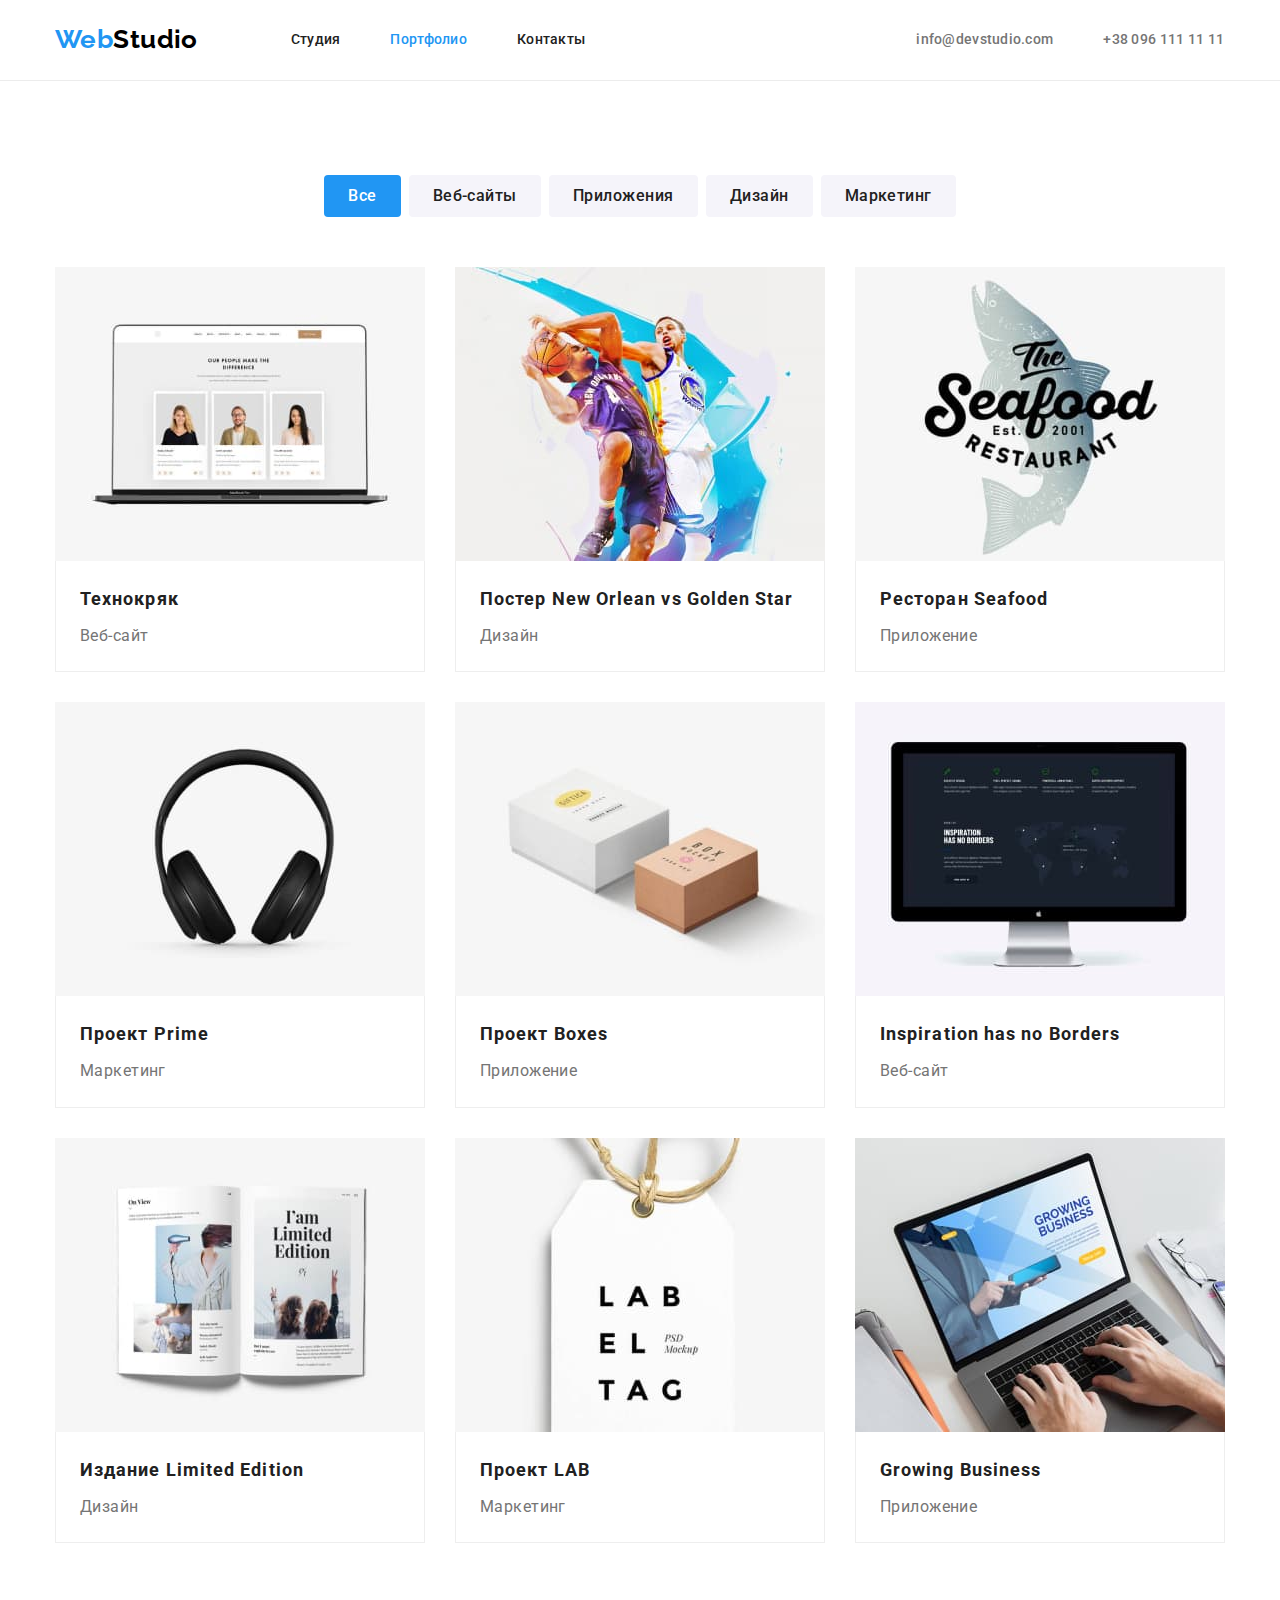
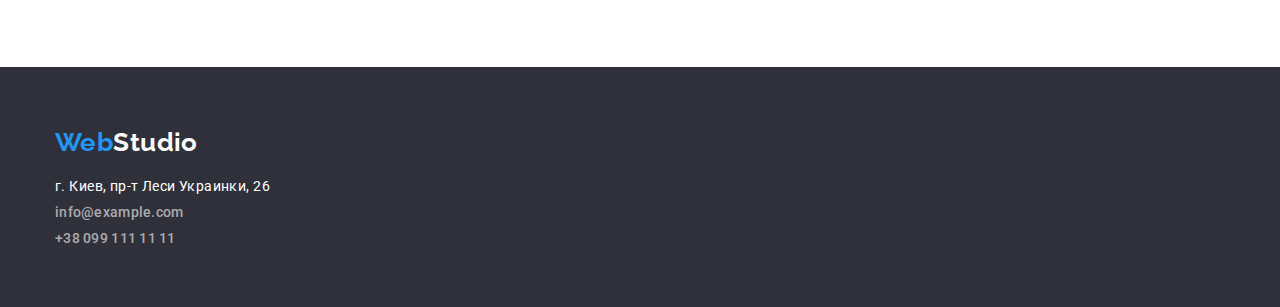
==== portfolio.html @ 4108e47e "Клонировал файлы" ====
<!DOCTYPE html>
<html lang="ru">
  <head>
    <meta charset="UTF-8" />
    <meta http-equiv="X-UA-Compatible" content="IE=edge" />
    <meta name="viewport" content="width=device-width, initial-scale=1.0" />
    <title>Портфолио</title>
    <link rel="preconnect" href="https://fonts.googleapis.com" />
    <link rel="preconnect" href="https://fonts.gstatic.com" crossorigin />
    <link
      href="https://fonts.googleapis.com/css2?family=Raleway:wght@700&family=Roboto:wght@400;500;700;900&display=swap"
      rel="stylesheet"
    />
    <link
      rel="stylesheet"
      href="https://cdnjs.cloudflare.com/ajax/libs/modern-normalize/1.1.0/modern-normalize.min.css"
    />
    <link rel="stylesheet" href="./css/styles.css" />
  </head>
  <body>
    <!--Header-->
    <header>
      <div class="container head-flex">
        <nav class="head-flex">
          <a class="logo" href="/goit-markup-hw-02/index.html"
            ><span class="logo-span">Web</span>Studio</a
          >

          <ul class="header-menu list-style head-flex">
            <li class="flex-menu">
              <a href="./index.html" class="link">Студия</a>
            </li>
            <li class="flex-menu">
              <a href="./portfolio.html" class="link link-current">Портфолио</a>
            </li>
            <li class="flex-menu">
              <a href="/contact" class="link">Контакты</a>
            </li>
          </ul>
        </nav>

        <ul class="header-contact list-style head-flex">
          <li class="flex-cont">
            <a href="mailto:info@devstudio.com" class="link"
              >info@devstudio.com</a
            >
          </li>
          <li class="flex-cont">
            <a href="tel:+380991111111" class="link">+38 096 111 11 11</a>
          </li>
        </ul>
      </div>
    </header>
    <!-- Фильтр проектов-->
    <main>
      <div class="container fil">
        <ul class="list-style button-flex">
          <li class="filter-flex">
            <button type="button" class="button current">Все</button>
          </li>
          <li class="filter-flex">
            <button type="button" class="button">Веб-сайты</button>
          </li>
          <li class="filter-flex">
            <button type="button" class="button">Приложения</button>
          </li>
          <li class="filter-flex">
            <button type="button" class="button">Дизайн</button>
          </li>
          <li class="filter-flex">
            <button type="button" class="button">Маркетинг</button>
          </li>
        </ul>
      </div>
      <!-- Список проектов -->
      <section class="container port">
        <h1 hidden>Все проекты</h1>
        <ul class="list-style card-flex">
          <li class="filter">
            <div class="card-box">
              <a href="">
                <img
                  class="port-img"
                  src="./images/Portfolio/1.jpg"
                  alt="Страница веб сайта"
                  width="370"
                />
                <div class="card-border">
                  <h2 class="project-title">Технокряк</h2>
                  <p class="description">Веб-сайт</p>
                </div>
              </a>
            </div>
          </li>

          <li class="filter">
            <div class="card-box">
              <a href="">
                <img
                  class="port-img"
                  src="./images/Portfolio/2.jpg"
                  alt="игроки в баскетбол"
                  width="370"
                />
                <div class="card-border">
                  <h2 class="project-title">
                    Постер New Orlean vs Golden Star
                  </h2>
                  <p class="description">Дизайн</p>
                </div>
              </a>
            </div>
          </li>

          <li class="filter">
            <div class="card-box">
              <a href="">
                <img
                  class="port-img"
                  src="./images/Portfolio/3.jpg"
                  alt="Логотип ресторана"
                  width="370"
                />
                <div class="card-border">
                  <h2 class="project-title">Ресторан Seafood</h2>
                  <p class="description">Приложение</p>
                </div>
              </a>
            </div>
          </li>

          <li class="filter">
            <div class="card-box">
              <a href="">
                <img
                  class="port-img"
                  src="./images/Portfolio/4.jpg"
                  alt="Наушники"
                  width="370"
                />
                <div class="card-border">
                  <h2 class="project-title">Проект Prime</h2>
                  <p class="description">Маркетинг</p>
                </div>
              </a>
            </div>
          </li>

          <li class="filter">
            <div class="card-box">
              <a href="">
                <img
                  class="port-img"
                  src="./images/Portfolio/5.jpg"
                  alt="Две коробки"
                  width="370"
                />
                <div class="card-border">
                  <h2 class="project-title">Проект Boxes</h2>
                  <p class="description">Приложение</p>
                </div>
              </a>
            </div>
          </li>

          <li class="filter">
            <div class="card-box">
              <a href="">
                <img
                  class="port-img"
                  src="./images/Portfolio/6.jpg"
                  alt="Страница сайта"
                  width="370"
                />
                <div class="card-border">
                  <h2 class="project-title">Inspiration has no Borders</h2>
                  <p class="description">Веб-сайт</p>
                </div>
              </a>
            </div>
          </li>

          <li class="filter">
            <div class="card-box">
              <a href="">
                <img
                  class="port-img"
                  src="./images/Portfolio/7.jpg"
                  alt="Страница журнала"
                  width="370"
                />
                <div class="card-border">
                  <h2 class="project-title">Издание Limited Edition</h2>
                  <p class="description">Дизайн</p>
                </div>
              </a>
            </div>
          </li>

          <li class="filter">
            <div class="card-box">
              <a href="">
                <img
                  class="port-img"
                  src="./images/Portfolio/8.jpg"
                  alt="Ярлык с надписью лаб"
                  width="370"
                />
                <div class="card-border">
                  <h2 class="project-title">Проект LAB</h2>
                  <p class="description">Маркетинг</p>
                </div>
              </a>
            </div>
          </li>

          <li class="filter">
            <div class="card-box">
              <a href="">
                <img
                  class="port-img"
                  src="./images/Portfolio/9.jpg"
                  alt="Человек работает за ноутбуком"
                  width="370"
                />
                <div class="card-border">
                  <h2 class="project-title">Growing Business</h2>
                  <p class="description">Приложение</p>
                </div>
              </a>
            </div>
          </li>
        </ul>
      </section>
    </main>
    <!-- footer -->
    <footer class="footer-style">
      <div class="container">
        <div class="footer-logo">
          <a class="logo" href="/goit-markup-hw-01/index.html"
            ><span class="logo-span">Web</span
            ><span class="footer-logo-color">Studio</span></a
          >
        </div>
        <address class="address">
          <p class="address-text">г. Киев, пр-т Леси Украинки, 26</p>
          <ul class="footer-contact list-style">
            <li class="footer-li">
              <a href="mailto:info@example.com">info@example.com</a> <br />
            </li>
            <li><a href="tel:+380991111111">+38 099 111 11 11</a></li>
          </ul>
        </address>
      </div>
    </footer>
  </body>
</html>
---- css/styles.css ----
html {
  box-sizing: border-box;
}
*,
::before,
::after {
  box-sizing: inherit;
}

:root {
  --primary-background-color: #fff;
  --secondary-background-color: #2f303a;
  --button-bg-color: #f5f4fa;
  --hover-text-color: #2196f3;
  --text-color: #757575;
  --title-color: #212121;
  --hero-bg-hover: #188ce8;
  --contact-footer-text: rgba(255, 255, 255, 0.6);
  --logo-stan-color: #000000;
  --border-color: #eeeeee;
  --border-head-color: #ececec;
}

body {
  font-family: "Roboto", sans-serif;
  background-color: var(--primary-background-color);
  font-style: normal;
  font-size: 14px;
  line-height: 1.2;
  letter-spacing: 0.03em;
  color: var(--text-color);
}
img {
  display: block;
}
header {
  border-bottom: 1px solid var(--border-head-color);
}
/* Стилизация Шапки */
.container {
  margin-left: auto;
  margin-right: auto;
  padding-left: 15px;
  padding-right: 15px;
  width: 1200px;
}

.head-flex {
  display: flex;
  align-items: center;
}

/* Стилизация Лого */
.logo {
  text-decoration: none;
  font-family: "Raleway", sans-serif;
  font-weight: 700;
  font-size: 26px;
  color: var(--logo-stan-color);
}
.logo-span {
  color: var(--hover-text-color);
}
.footer-logo-color {
  color: var(--primary-background-color);
}
/* Стилизация списка через класс */
.list-style {
  padding: 0;
  margin: 0;
  list-style: none;
}
/* Стилизация меню */
.header-menu .flex-menu:not(:last-child) {
  margin-right: 50px;
}
.header-menu {
  margin-left: 93px;
  margin-right: 331px;
}

.header-menu .link {
  display: block;
  color: var(--title-color);
  text-decoration: none;
  font-weight: 500;
  line-height: 1.14;
  letter-spacing: 0.02em;
  padding-top: 32px;
  padding-bottom: 32px;
}
.header-menu .link:hover,
.header-menu .link:focus {
  color: var(--hover-text-color);
}
.header-menu .link.link-current {
  color: var(--hover-text-color);
}
/* Стилизация контактов */
.header-contact .flex-cont:not(:last-child) {
  margin-right: 50px;
}
.header-contact .link {
  display: block;
  font-weight: 500;
  line-height: 1.14;
  letter-spacing: 0.02em;
  color: var(--text-color);
  text-decoration: none;
  padding: 32px 0;
}
.footer-contact a {
  font-weight: 500;
  font-size: 14px;
  line-height: 1.14;
  letter-spacing: 0.02em;
  color: var(--contact-footer-text);
  text-decoration: none;
}
.footer-li {
  margin-bottom: 9px;
}
.header-contact a:hover,
.header-contact a:focus {
  color: var(--hover-text-color);
}
.footer-contact a:hover,
.footer-contact a:focus {
  color: var(--hover-text-color);
}
/* Стилизация hero-title */
.hero-title {
  margin-top: 0;
  margin-bottom: 30px;

  font-weight: 900;
  font-size: 44px;
  line-height: 1.3;
  text-transform: uppercase;
  letter-spacing: 0.06em;
  color: var(--primary-background-color);
}
.hero-box {
  padding-top: 200px;
  padding-bottom: 200px;
  text-align: center;
  background-color: var(--secondary-background-color);
}

/* Кнопки Button */
.hero-button {
  font-family: inherit;
  font-weight: 700;
  font-size: 16px;
  line-height: 1.9;
  color: var(--primary-background-color);
  background-color: var(--hover-text-color);

  border-color: transparent;
  border-radius: 4px;
  cursor: pointer;
  min-width: 200px;
  padding: 10px 32px;

  /* margin-bottom: 200px; */
}
.hero-button:hover,
.hero-button:focus {
  background-color: var(--hero-bg-hover);
}
.button {
  font-family: inherit;
  font-weight: 500;
  font-size: 16px;
  line-height: 1.62;
  letter-spacing: 0.03em;
  color: var(--title-color);
  background: var(--button-bg-color);

  border-radius: 4px;
  border-color: transparent;
  cursor: pointer;
  padding: 6px 22px;
  min-width: 73px;
}
.button:hover,
.button:focus {
  color: var(--primary-background-color);
  background-color: var(--hover-text-color);
}
/* current button */
.current {
  color: var(--primary-background-color);
  background-color: var(--hover-text-color);
}

/* Стилизация Advantages */
.container.advantages {
  padding-top: 94px;
  padding-bottom: 0;
}
.Advantages-flex {
  display: flex;
}
.Advantages-flex .Advantages-list:not(:last-child) {
  margin-right: 30px;
}

.advantages-title {
  margin: 0;
}
.advantages-subtitle {
  margin-top: 0;
  margin-bottom: 10px;
  font-weight: 700;
  font-size: 14px;
  line-height: 1.14;
  text-transform: uppercase;
  color: var(--title-color);
}
.advantages-text {
  margin: 0;
  line-height: 1.7;
}
/* Секция About */
.container.about {
  padding-top: 94px;
  padding-bottom: 94px;
}
.about-list {
  display: flex;
}
.about-list .li:not(:last-child) {
  margin-right: 30px;
}
/* Стилизация Team */
.team {
  background-color: var(--button-bg-color);
  padding-top: 94px;
  padding-bottom: 94px;
}
.team-list {
  display: flex;
  justify-content: space-between;
}
.team-box {
  width: 270px;
  background-color: var(--primary-background-color);
  border-radius: 0px 0px 4px 4px;
}

.team-img {
  margin-bottom: 30px;
}
.team-name {
  padding-top: 30px;
  margin-top: 0;
  margin-bottom: 10px;
  font-weight: 500;
  font-size: 16px;
  letter-spacing: 0.03em;
  color: var(--title-color);
  text-align: center;
}

.team-position {
  margin: 0;
  font-size: 16px;
  letter-spacing: 0.03em;
  color: var(--text-color);
  text-align: center;
  padding-bottom: 30px;
}
.about-title,
.team-title {
  font-weight: 700;
  font-size: 36px;
  text-align: center;
  color: var(--title-color);
  margin-top: 0;
  margin-bottom: 50px;
}
.footer-style {
  padding-top: 60px;
  padding-bottom: 60px;
  background-color: var(--secondary-background-color);
}
.footer-logo {
  margin-bottom: 20px;
}
.address {
  font-style: normal;
  color: var(--primary-background-color);
}
.address-text {
  margin-top: 0;
  margin-bottom: 9px;
}

/* Стилизация страницы Портфолио */
.project-title {
  padding-top: 20px;
  padding-left: 24px;
  margin-top: 0;
  margin-bottom: 4px;

  font-weight: 700;
  font-size: 18px;
  line-height: 2;
  letter-spacing: 0.06em;
  color: var(--title-color);
}
.description {
  padding-left: 24px;
  padding-bottom: 20px;
  margin: 0;

  font-size: 16px;
  line-height: 1.9;
  color: var(--text-color);
}
.card-box {
  width: 370px;
  box-sizing: border-box;
}
.card-border {
  border: 1px solid var(--border-color);
  border-top: transparent;
}
/* .card-box:nth-child(3n + 2) {
  margin-right: 30px;
  margin-left: 30px;
} */
.card-box:nth-child(-n + 6) {
  margin-bottom: 30px;
}
.filter a {
  text-decoration: none;
}
.button-flex {
  justify-content: center;
  display: flex;
  flex-wrap: wrap;
}
.card-flex {
  justify-content: space-between;
  display: flex;
  flex-wrap: wrap;
}
.list-style .filter-flex:not(:last-child) {
  margin-right: 8px;
}
.container.fil {
  padding-top: 94px;
  padding-bottom: 50px;
}
.port-img {
  margin-top: 0;
}
.container.port {
  padding-top: 0;
  padding-bottom: 94px;
}
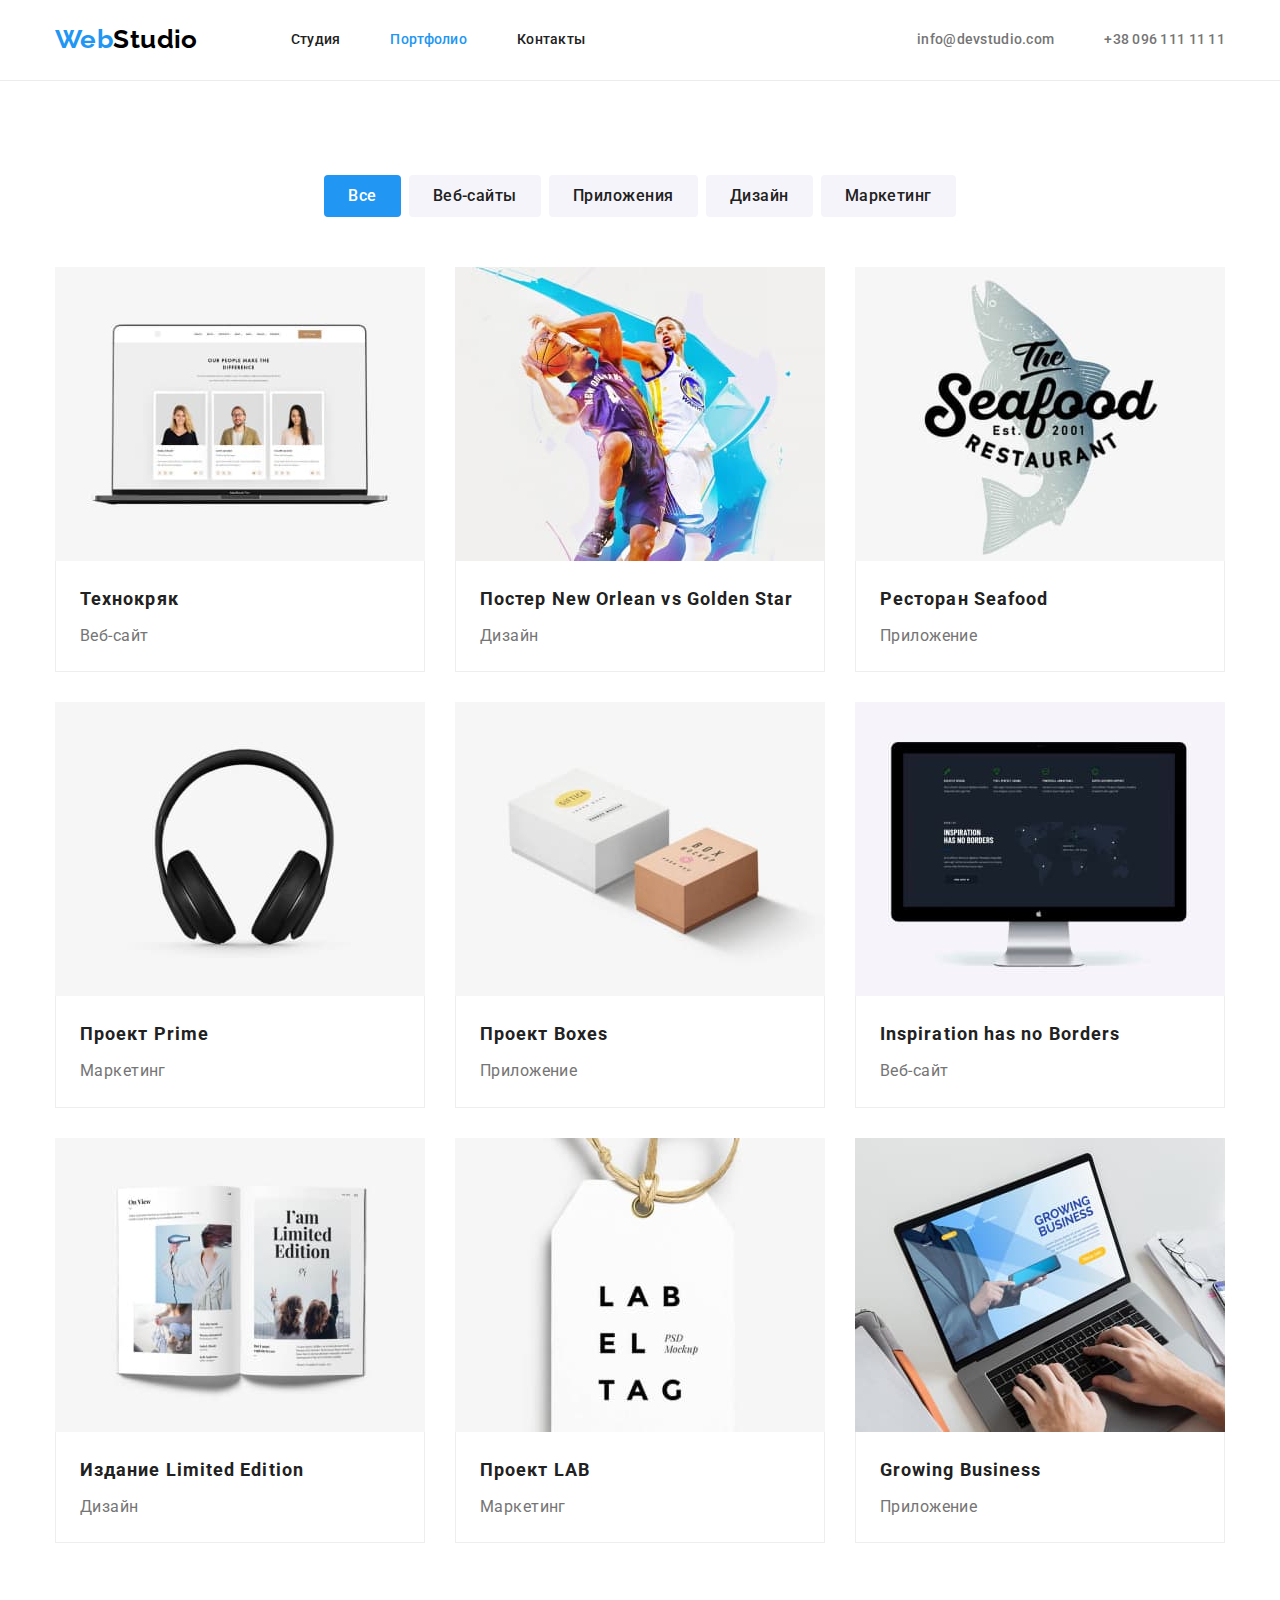
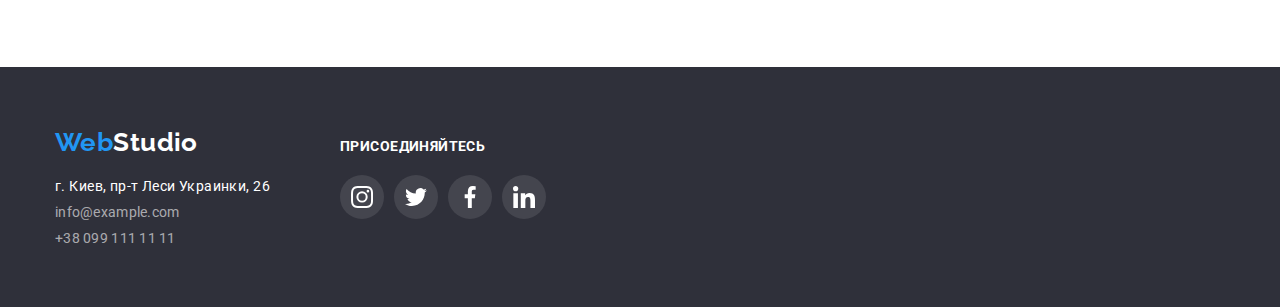
==== commit e18e2f29: "Переделал все иконки" ====
--- a/portfolio.html
+++ b/portfolio.html
@@ -234,23 +234,84 @@
       </section>
     </main>
     <!-- footer -->
-    <footer class="footer-style">
+    <footer class="footer-section">
       <div class="container">
-        <div class="footer-logo">
-          <a class="logo" href="/goit-markup-hw-01/index.html"
-            ><span class="logo-span">Web</span
-            ><span class="footer-logo-color">Studio</span></a
-          >
+        <div class="footer-box">
+          <div class="footer-style">
+            <div class="footer-logo">
+              <a class="logo" href="/goit-markup-hw-01/index.html"
+                ><span class="logo-span">Web</span
+                ><span class="footer-logo-color">Studio</span></a
+              >
+            </div>
+            <address class="address">
+              <p class="address-text">г. Киев, пр-т Леси Украинки, 26</p>
+              <ul class="footer-contact list-style">
+                <li class="footer-li">
+                  <a href="mailto:info@example.com">info@example.com</a> <br />
+                </li>
+                <li><a href="tel:+380991111111">+38 099 111 11 11</a></li>
+              </ul>
+            </address>
+          </div>
+          <div class="connect-box">
+            <h3 class="connect-title">присоединяйтесь</h3>
+            <ul class="connect-list list-style">
+              <li>
+                <a class="button-social">
+                  <svg class="icon">
+                    <use
+                      href="./images/icons.svg#instagram"
+                      width="22px"
+                      height="22px"
+                      x="11"
+                      y="11"
+                    ></use>
+                  </svg>
+                </a>
+              </li>
+              <li>
+                <a class="button-social">
+                  <svg class="icon">
+                    <use
+                      href="./images/icons.svg#twitter"
+                      width="22px"
+                      height="22px"
+                      x="11"
+                      y="11"
+                    ></use>
+                  </svg>
+                </a>
+              </li>
+              <li>
+                <a class="button-social">
+                  <svg class="icon">
+                    <use
+                      href="./images/icons.svg#facebook"
+                      width="22px"
+                      height="22px"
+                      x="11"
+                      y="11"
+                    ></use>
+                  </svg>
+                </a>
+              </li>
+              <li>
+                <a class="button-social">
+                  <svg class="icon">
+                    <use
+                      href="./images/icons.svg#linkedin"
+                      width="22px"
+                      height="22px"
+                      x="11"
+                      y="11"
+                    ></use>
+                  </svg>
+                </a>
+              </li>
+            </ul>
+          </div>
         </div>
-        <address class="address">
-          <p class="address-text">г. Киев, пр-т Леси Украинки, 26</p>
-          <ul class="footer-contact list-style">
-            <li class="footer-li">
-              <a href="mailto:info@example.com">info@example.com</a> <br />
-            </li>
-            <li><a href="tel:+380991111111">+38 099 111 11 11</a></li>
-          </ul>
-        </address>
       </div>
     </footer>
   </body>
--- a/css/styles.css
+++ b/css/styles.css
@@ -19,6 +19,7 @@
   --logo-stan-color: #000000;
   --border-color: #eeeeee;
   --border-head-color: #ececec;
+  --icons-border-color: #afb1b8;
 }
 
 body {
@@ -48,6 +49,7 @@
 .head-flex {
   display: flex;
   align-items: center;
+  justify-content: space-between;
 }
 
 /* Стилизация Лого */
@@ -76,7 +78,6 @@
 }
 .header-menu {
   margin-left: 93px;
-  margin-right: 331px;
 }
 
 .header-menu .link {
@@ -99,6 +100,9 @@
 /* Стилизация контактов */
 .header-contact .flex-cont:not(:last-child) {
   margin-right: 50px;
+}
+.flex-cont {
+  display: flex;
 }
 .header-contact .link {
   display: block;
@@ -109,9 +113,8 @@
   text-decoration: none;
   padding: 32px 0;
 }
+
 .footer-contact a {
-  font-weight: 500;
-  font-size: 14px;
   line-height: 1.14;
   letter-spacing: 0.02em;
   color: var(--contact-footer-text);
@@ -128,6 +131,13 @@
 .footer-contact a:focus {
   color: var(--hover-text-color);
 }
+.contact-icon {
+  display: flex;
+  align-items: center;
+  width: 16px;
+  height: 12px;
+}
+
 /* Стилизация hero-title */
 .hero-title {
   margin-top: 0;
@@ -141,13 +151,22 @@
   color: var(--primary-background-color);
 }
 .hero-box {
+  max-width: 1600px;
+  margin-left: auto;
+  margin-right: auto;
   padding-top: 200px;
   padding-bottom: 200px;
   text-align: center;
-  background-color: var(--secondary-background-color);
+  background-repeat: no-repeat;
+  background-image: linear-gradient(
+      rgba(47, 48, 58, 0.4),
+      rgba(47, 48, 58, 0.4)
+    ),
+    url(../images/hero.jpg);
 }
 
 /* Кнопки Button */
+
 .hero-button {
   font-family: inherit;
   font-weight: 700;
@@ -206,6 +225,16 @@
   margin-right: 30px;
 }
 
+.Advantages-icon {
+  display: inline-block;
+  width: 270px;
+  height: 120px;
+  margin-bottom: 30px;
+  border-radius: 4px;
+
+  background-color: var(--button-bg-color);
+}
+
 .advantages-title {
   margin: 0;
 }
@@ -223,7 +252,8 @@
   line-height: 1.7;
 }
 /* Секция About */
-.container.about {
+.container.about,
+.section-client {
   padding-top: 94px;
   padding-bottom: 94px;
 }
@@ -249,9 +279,6 @@
   border-radius: 0px 0px 4px 4px;
 }
 
-.team-img {
-  margin-bottom: 30px;
-}
 .team-name {
   padding-top: 30px;
   margin-top: 0;
@@ -269,7 +296,7 @@
   letter-spacing: 0.03em;
   color: var(--text-color);
   text-align: center;
-  padding-bottom: 30px;
+  padding-bottom: 16px;
 }
 .about-title,
 .team-title {
@@ -280,11 +307,75 @@
   margin-top: 0;
   margin-bottom: 50px;
 }
-.footer-style {
+.icon-team {
+  display: flex;
+  justify-content: space-between;
+  padding-left: 32px;
+  padding-right: 32px;
+  padding-bottom: 30px;
+  color: #757575;
+}
+.button-icon {
+  display: block;
+  outline: none;
+  text-decoration: none;
+  padding: 0;
+  border: none;
+  width: 44px;
+  height: 44px;
+  border-radius: 50%;
+  fill: var(--icons-border-color);
+  background-color: var(--primary-background-color);
+  cursor: pointer;
+}
+/* .social-link a {
+} */
+.icon {
+  width: 44px;
+  height: 44px;
+}
+.button-icon:hover,
+.button-icon:focus {
+  fill: var(--primary-background-color);
+  background-color: var(--hover-text-color);
+}
+/* Стилизация Клиентов */
+.client-list {
+  display: flex;
+  justify-content: space-between;
+}
+.link-box {
+  padding: 0;
+  border: 1px solid var(--icons-border-color);
+  border-radius: 4px;
+  fill: var(--icons-border-color);
+  width: 170px;
+  height: 92px;
+  background-color: var(--primary-background-color);
+  cursor: pointer;
+}
+.link-box:hover,
+.link-box:focus {
+  border: 1px solid var(--hover-text-color);
+  fill: var(--hover-text-color);
+}
+.client-icon {
+  width: 106px;
+  height: 60px;
+}
+/* Футер */
+.footer-section {
   padding-top: 60px;
   padding-bottom: 60px;
   background-color: var(--secondary-background-color);
 }
+.footer-box {
+  display: flex;
+  align-items: baseline;
+}
+.footer-style {
+  margin-right: 70px;
+}
 .footer-logo {
   margin-bottom: 20px;
 }
@@ -295,6 +386,38 @@
 .address-text {
   margin-top: 0;
   margin-bottom: 9px;
+}
+.connect-title {
+  margin-top: 0;
+  margin-bottom: 20px;
+  font-weight: 700;
+  font-size: 14px;
+  line-height: 1.14;
+  text-transform: uppercase;
+  color: var(--primary-background-color);
+}
+.connect-list {
+  display: flex;
+  justify-content: space-between;
+}
+.connect-box {
+  width: 206px;
+  height: 80px;
+}
+.button-social {
+  display: block;
+  padding: 0;
+  width: 44px;
+  height: 44px;
+  border-radius: 50%;
+  border: none;
+  fill: var(--primary-background-color);
+  background-color: rgba(255, 255, 255, 0.1);
+  cursor: pointer;
+}
+.button-social:hover,
+.button-social:focus {
+  background-color: var(--hover-text-color);
 }
 
 /* Стилизация страницы Портфолио */
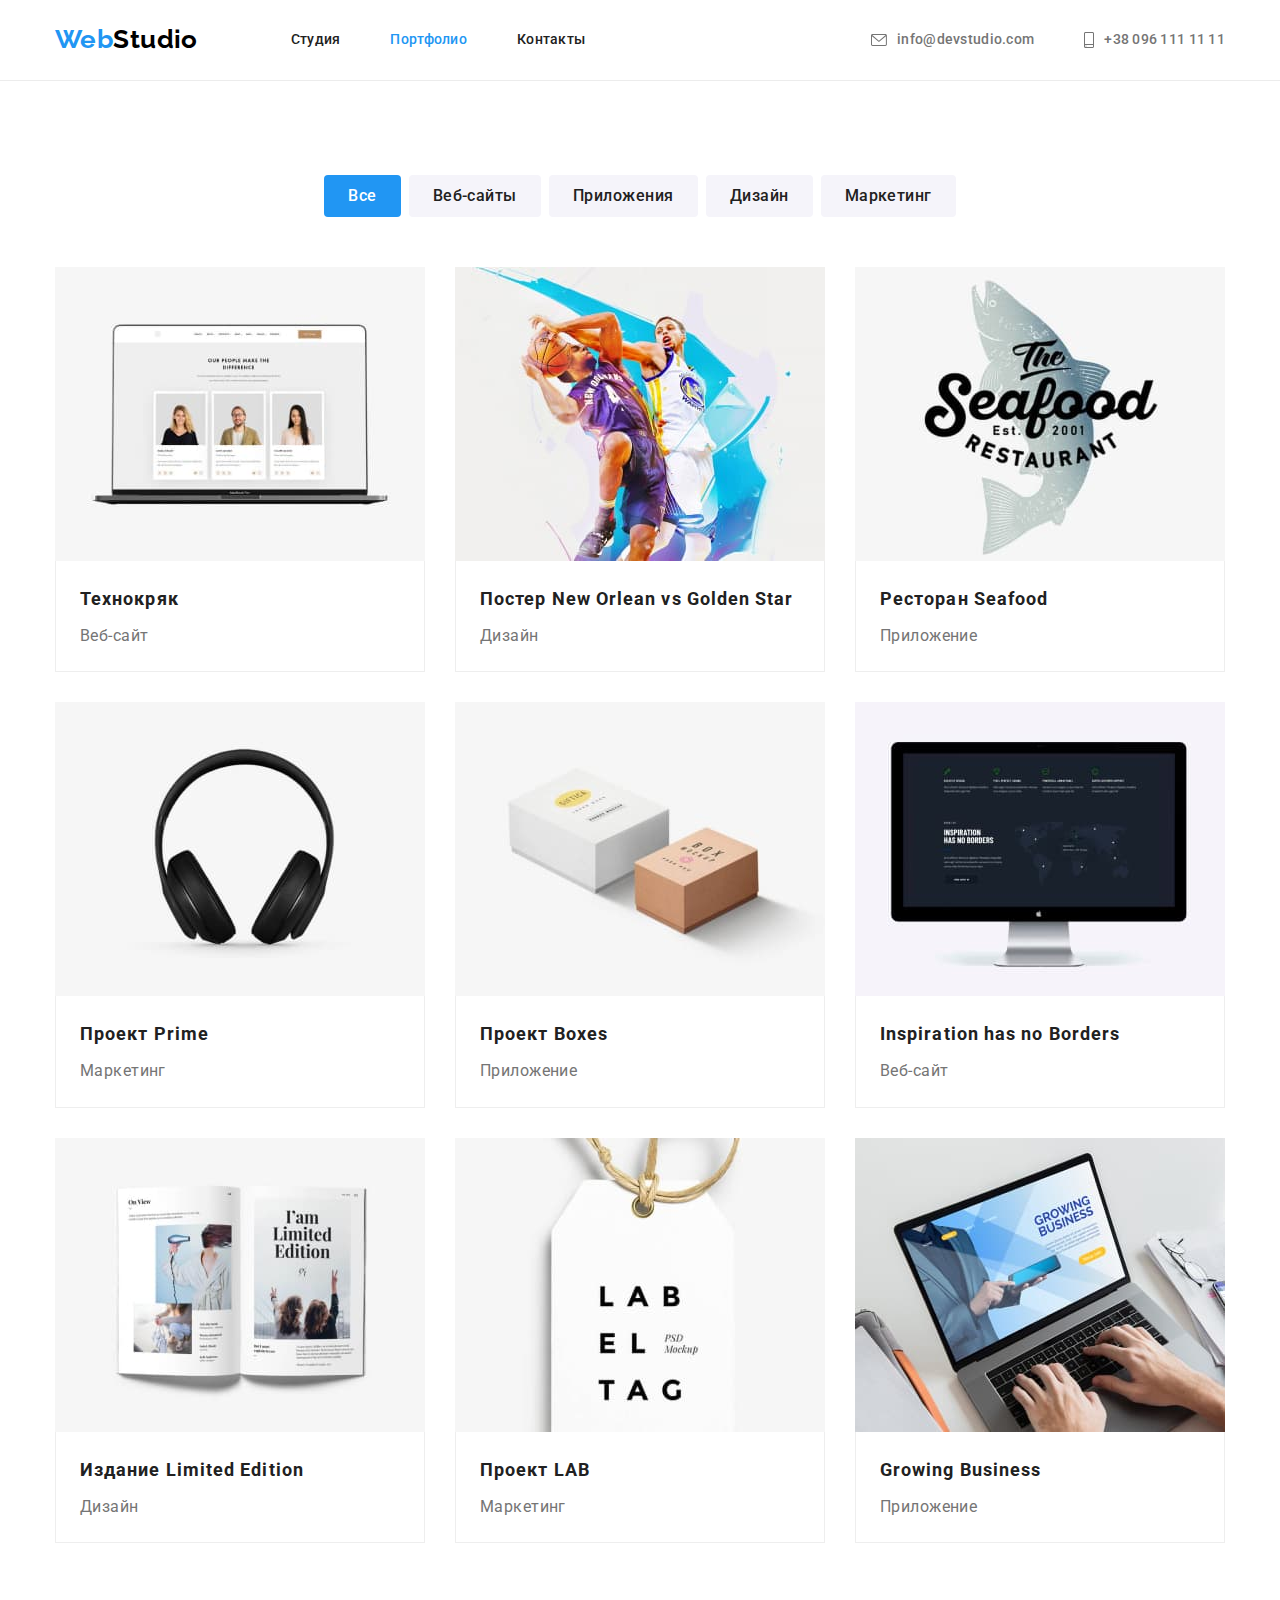
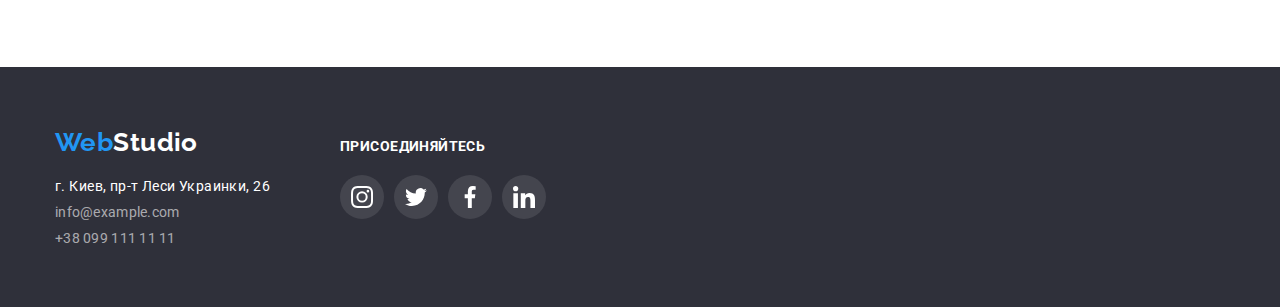
==== commit 5370e592: "Изменил хедер и футер в портфолио" ====
--- a/portfolio.html
+++ b/portfolio.html
@@ -41,12 +41,20 @@
 
         <ul class="header-contact list-style head-flex">
           <li class="flex-cont">
-            <a href="mailto:info@devstudio.com" class="link"
-              >info@devstudio.com</a
+            <a href="mailto:info@devstudio.com" class="link">
+              <svg class="contact-icon" width="16" height="12">
+                <use href="./images/icons.svg#mail"></use>
+              </svg>
+              info@devstudio.com</a
             >
           </li>
           <li class="flex-cont">
-            <a href="tel:+380991111111" class="link">+38 096 111 11 11</a>
+            <a href="tel:+380991111111" class="link">
+              <svg class="contact-icon" width="10" height="16">
+                <use href="./images/icons.svg#tel"></use>
+              </svg>
+              +38 096 111 11 11</a
+            >
           </li>
         </ul>
       </div>
@@ -259,53 +267,29 @@
             <ul class="connect-list list-style">
               <li>
                 <a class="button-social">
-                  <svg class="icon">
-                    <use
-                      href="./images/icons.svg#instagram"
-                      width="22px"
-                      height="22px"
-                      x="11"
-                      y="11"
-                    ></use>
+                  <svg class="footer-icon" width="22px" height="22px">
+                    <use href="./images/icons.svg#instagram"></use>
                   </svg>
                 </a>
               </li>
               <li>
                 <a class="button-social">
-                  <svg class="icon">
-                    <use
-                      href="./images/icons.svg#twitter"
-                      width="22px"
-                      height="22px"
-                      x="11"
-                      y="11"
-                    ></use>
+                  <svg class="footer-icon" width="22px" height="22px">
+                    <use href="./images/icons.svg#twitter"></use>
                   </svg>
                 </a>
               </li>
               <li>
                 <a class="button-social">
-                  <svg class="icon">
-                    <use
-                      href="./images/icons.svg#facebook"
-                      width="22px"
-                      height="22px"
-                      x="11"
-                      y="11"
-                    ></use>
+                  <svg class="footer-icon" width="22px" height="22px">
+                    <use href="./images/icons.svg#facebook"></use>
                   </svg>
                 </a>
               </li>
               <li>
                 <a class="button-social">
-                  <svg class="icon">
-                    <use
-                      href="./images/icons.svg#linkedin"
-                      width="22px"
-                      height="22px"
-                      x="11"
-                      y="11"
-                    ></use>
+                  <svg class="footer-icon" width="22px" height="22px">
+                    <use href="./images/icons.svg#linkedin"></use>
                   </svg>
                 </a>
               </li>
--- a/css/styles.css
+++ b/css/styles.css
@@ -103,9 +103,12 @@
 }
 .flex-cont {
   display: flex;
+
+  align-items: center;
 }
 .header-contact .link {
-  display: block;
+  display: flex;
+  align-items: center;
   font-weight: 500;
   line-height: 1.14;
   letter-spacing: 0.02em;
@@ -132,10 +135,8 @@
   color: var(--hover-text-color);
 }
 .contact-icon {
-  display: flex;
-  align-items: center;
-  width: 16px;
-  height: 12px;
+  fill: currentColor;
+  margin-right: 10px;
 }
 
 /* Стилизация hero-title */
@@ -309,43 +310,47 @@
 }
 .icon-team {
   display: flex;
-  justify-content: space-between;
-  padding-left: 32px;
-  padding-right: 32px;
+  justify-content: center;
   padding-bottom: 30px;
-  color: #757575;
+}
+.social-item {
+  width: 44px;
+  height: 44px;
+  margin-left: 10px;
+}
+.social-item:first-child {
+  margin-left: 0;
 }
 .button-icon {
-  display: block;
-  outline: none;
-  text-decoration: none;
-  padding: 0;
-  border: none;
+  display: flex;
+  align-items: center;
+  justify-content: center;
   width: 44px;
   height: 44px;
   border-radius: 50%;
-  fill: var(--icons-border-color);
   background-color: var(--primary-background-color);
+  color: var(--icons-border-color);
   cursor: pointer;
 }
-/* .social-link a {
-} */
+
 .icon {
-  width: 44px;
-  height: 44px;
+  fill: currentColor;
 }
 .button-icon:hover,
 .button-icon:focus {
-  fill: var(--primary-background-color);
   background-color: var(--hover-text-color);
-}
+  color: var(--primary-background-color);
+}
+
 /* Стилизация Клиентов */
 .client-list {
   display: flex;
   justify-content: space-between;
 }
 .link-box {
-  padding: 0;
+  display: flex;
+  justify-content: center;
+  align-items: center;
   border: 1px solid var(--icons-border-color);
   border-radius: 4px;
   fill: var(--icons-border-color);
@@ -405,15 +410,18 @@
   height: 80px;
 }
 .button-social {
-  display: block;
-  padding: 0;
+  display: flex;
+  align-items: center;
+  justify-content: center;
   width: 44px;
   height: 44px;
   border-radius: 50%;
-  border: none;
-  fill: var(--primary-background-color);
+
   background-color: rgba(255, 255, 255, 0.1);
   cursor: pointer;
+}
+.footer-icon {
+  fill: var(--primary-background-color);
 }
 .button-social:hover,
 .button-social:focus {
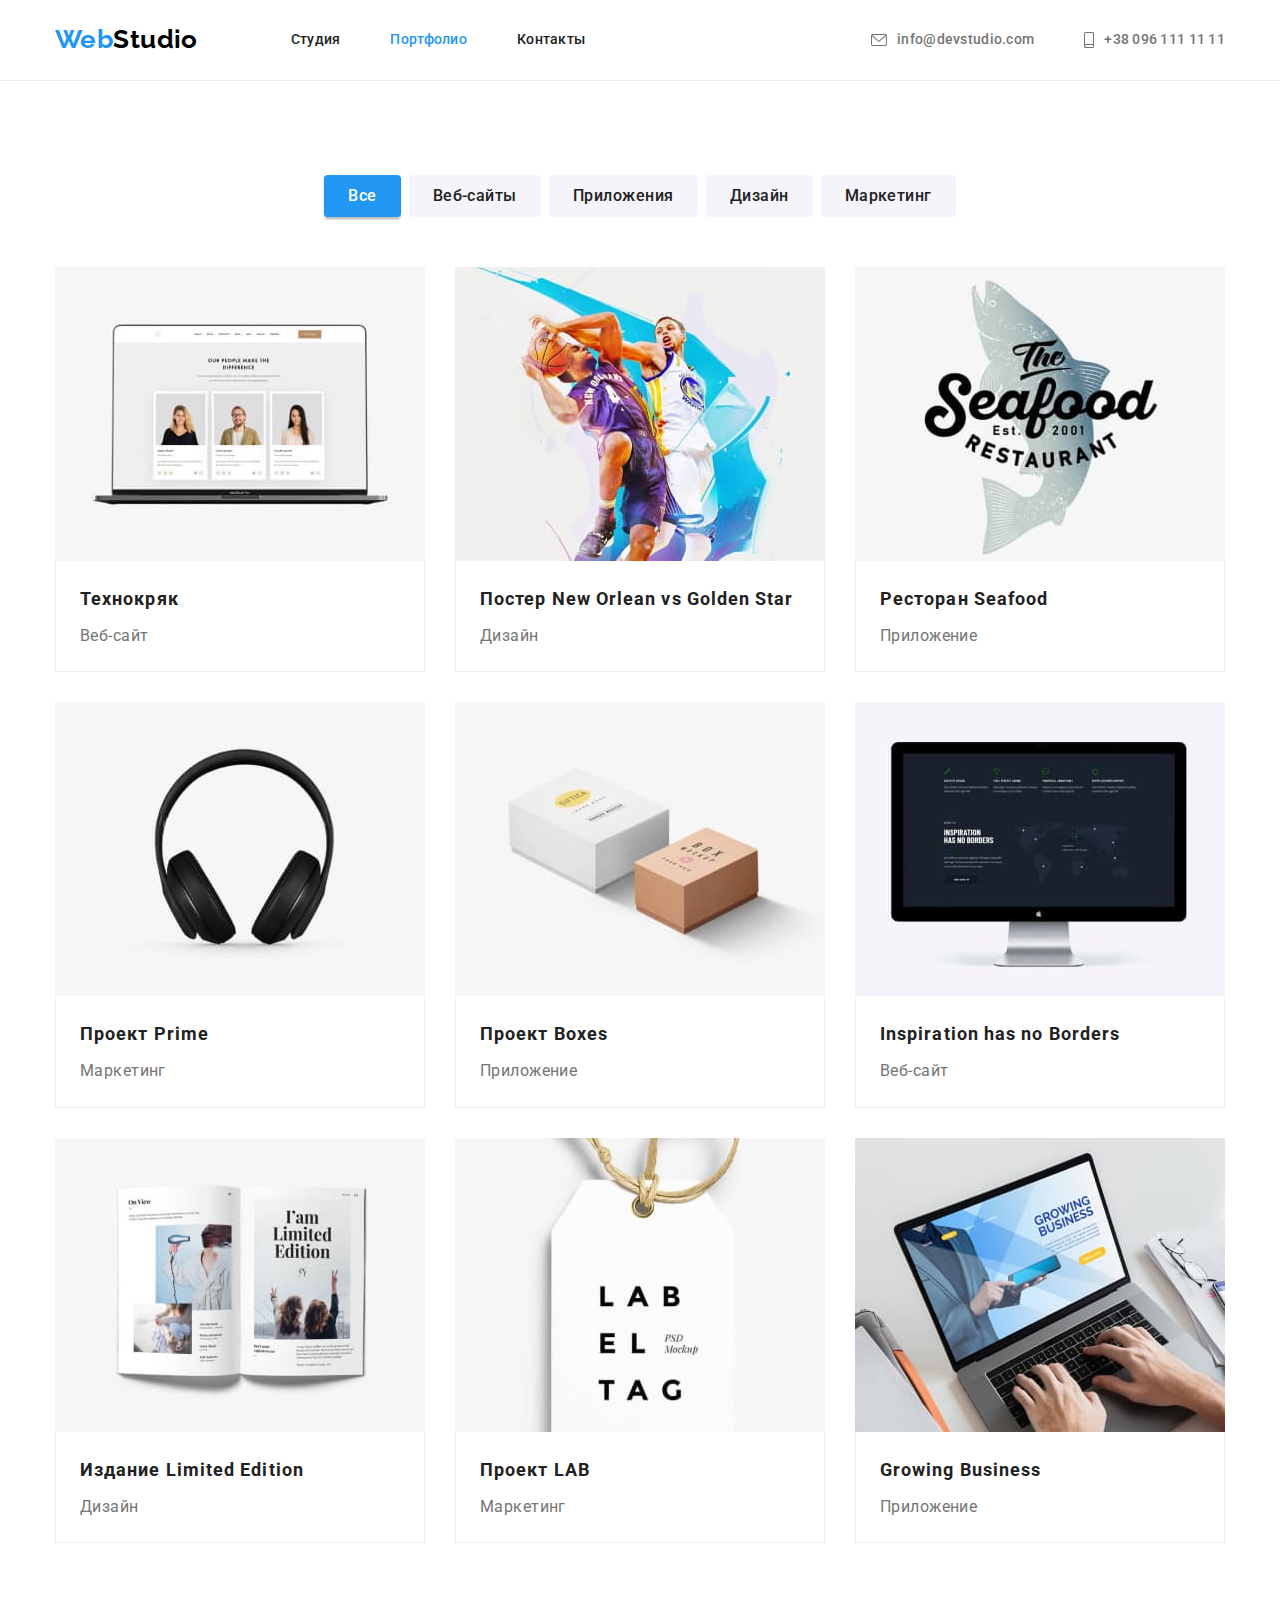
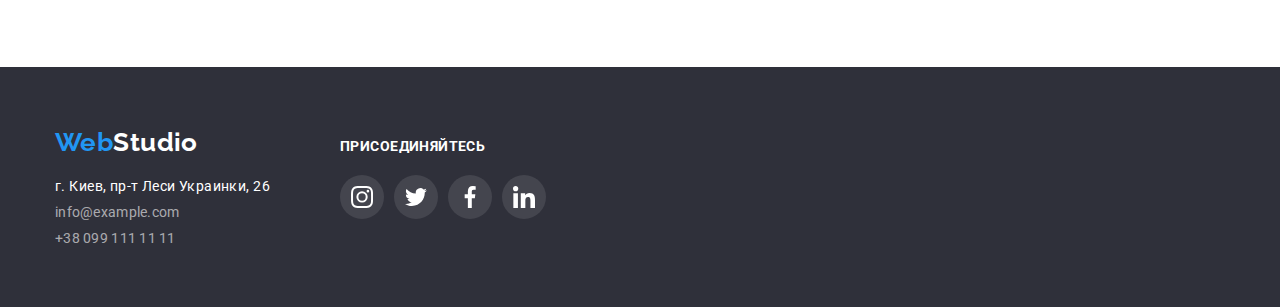
==== commit dca4215a: "Немного мелочей" ====
--- a/portfolio.html
+++ b/portfolio.html
@@ -266,28 +266,28 @@
             <h3 class="connect-title">присоединяйтесь</h3>
             <ul class="connect-list list-style">
               <li>
-                <a class="button-social">
+                <a href="" class="button-social">
                   <svg class="footer-icon" width="22px" height="22px">
                     <use href="./images/icons.svg#instagram"></use>
                   </svg>
                 </a>
               </li>
               <li>
-                <a class="button-social">
+                <a href="" class="button-social">
                   <svg class="footer-icon" width="22px" height="22px">
                     <use href="./images/icons.svg#twitter"></use>
                   </svg>
                 </a>
               </li>
               <li>
-                <a class="button-social">
+                <a href="" class="button-social">
                   <svg class="footer-icon" width="22px" height="22px">
                     <use href="./images/icons.svg#facebook"></use>
                   </svg>
                 </a>
               </li>
               <li>
-                <a class="button-social">
+                <a href="" class="button-social">
                   <svg class="footer-icon" width="22px" height="22px">
                     <use href="./images/icons.svg#linkedin"></use>
                   </svg>
--- a/css/styles.css
+++ b/css/styles.css
@@ -207,11 +207,15 @@
 .button:focus {
   color: var(--primary-background-color);
   background-color: var(--hover-text-color);
+  box-shadow: 0px 3px 1px rgba(0, 0, 0, 0.1), 0px 1px 2px rgba(0, 0, 0, 0.08),
+    0px 2px 2px rgba(0, 0, 0, 0.12);
 }
 /* current button */
 .current {
   color: var(--primary-background-color);
   background-color: var(--hover-text-color);
+  box-shadow: 0px 3px 1px rgba(0, 0, 0, 0.1), 0px 1px 2px rgba(0, 0, 0, 0.08),
+    0px 2px 2px rgba(0, 0, 0, 0.12);
 }
 
 /* Стилизация Advantages */
@@ -278,6 +282,8 @@
   width: 270px;
   background-color: var(--primary-background-color);
   border-radius: 0px 0px 4px 4px;
+  box-shadow: 0px 1px 3px rgba(0, 0, 0, 0.12), 0px 1px 1px rgba(0, 0, 0, 0.14),
+    0px 2px 1px rgba(0, 0, 0, 0.2);
 }
 
 .team-name {
@@ -454,14 +460,16 @@
   width: 370px;
   box-sizing: border-box;
 }
+.card-box:hover,
+.card-box:focus {
+  box-shadow: 0px 1px 1px rgba(0, 0, 0, 0.12), 0px 4px 4px rgba(0, 0, 0, 0.06),
+    1px 4px 6px rgba(0, 0, 0, 0.16);
+}
 .card-border {
   border: 1px solid var(--border-color);
   border-top: transparent;
 }
-/* .card-box:nth-child(3n + 2) {
-  margin-right: 30px;
-  margin-left: 30px;
-} */
+
 .card-box:nth-child(-n + 6) {
   margin-bottom: 30px;
 }
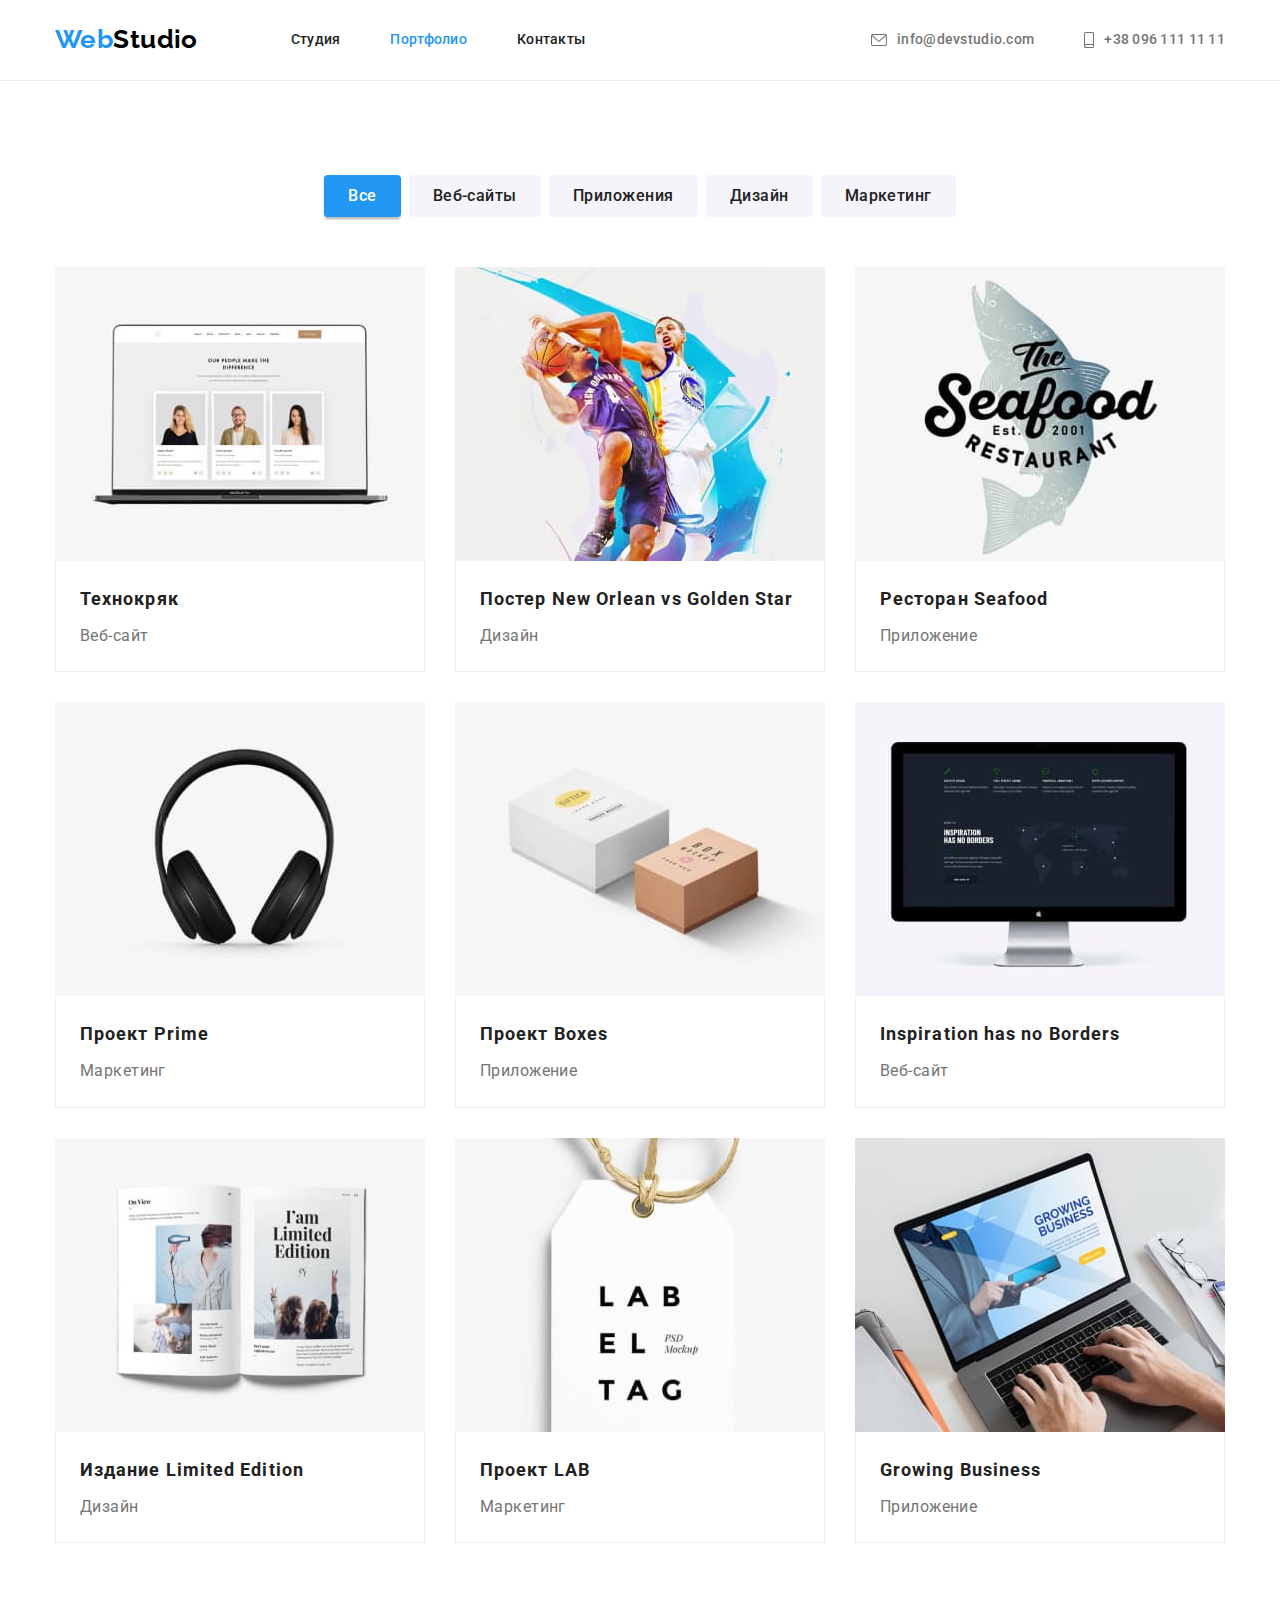
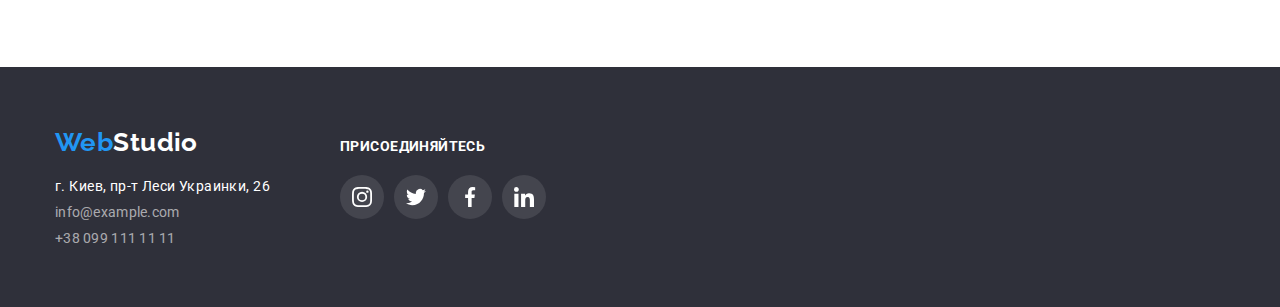
==== commit d432eee0: "1" ====
--- a/portfolio.html
+++ b/portfolio.html
@@ -61,184 +61,187 @@
     </header>
     <!-- Фильтр проектов-->
     <main>
-      <div class="container fil">
-        <ul class="list-style button-flex">
-          <li class="filter-flex">
-            <button type="button" class="button current">Все</button>
-          </li>
-          <li class="filter-flex">
-            <button type="button" class="button">Веб-сайты</button>
-          </li>
-          <li class="filter-flex">
-            <button type="button" class="button">Приложения</button>
-          </li>
-          <li class="filter-flex">
-            <button type="button" class="button">Дизайн</button>
-          </li>
-          <li class="filter-flex">
-            <button type="button" class="button">Маркетинг</button>
-          </li>
-        </ul>
-      </div>
-      <!-- Список проектов -->
-      <section class="container port">
-        <h1 hidden>Все проекты</h1>
-        <ul class="list-style card-flex">
-          <li class="filter">
-            <div class="card-box">
-              <a href="">
-                <img
-                  class="port-img"
-                  src="./images/Portfolio/1.jpg"
-                  alt="Страница веб сайта"
-                  width="370"
-                />
-                <div class="card-border">
-                  <h2 class="project-title">Технокряк</h2>
-                  <p class="description">Веб-сайт</p>
-                </div>
-              </a>
-            </div>
-          </li>
-
-          <li class="filter">
-            <div class="card-box">
-              <a href="">
-                <img
-                  class="port-img"
-                  src="./images/Portfolio/2.jpg"
-                  alt="игроки в баскетбол"
-                  width="370"
-                />
-                <div class="card-border">
-                  <h2 class="project-title">
-                    Постер New Orlean vs Golden Star
-                  </h2>
-                  <p class="description">Дизайн</p>
-                </div>
-              </a>
-            </div>
-          </li>
-
-          <li class="filter">
-            <div class="card-box">
-              <a href="">
-                <img
-                  class="port-img"
-                  src="./images/Portfolio/3.jpg"
-                  alt="Логотип ресторана"
-                  width="370"
-                />
-                <div class="card-border">
-                  <h2 class="project-title">Ресторан Seafood</h2>
-                  <p class="description">Приложение</p>
-                </div>
-              </a>
-            </div>
-          </li>
-
-          <li class="filter">
-            <div class="card-box">
-              <a href="">
-                <img
-                  class="port-img"
-                  src="./images/Portfolio/4.jpg"
-                  alt="Наушники"
-                  width="370"
-                />
-                <div class="card-border">
-                  <h2 class="project-title">Проект Prime</h2>
-                  <p class="description">Маркетинг</p>
-                </div>
-              </a>
-            </div>
-          </li>
-
-          <li class="filter">
-            <div class="card-box">
-              <a href="">
-                <img
-                  class="port-img"
-                  src="./images/Portfolio/5.jpg"
-                  alt="Две коробки"
-                  width="370"
-                />
-                <div class="card-border">
-                  <h2 class="project-title">Проект Boxes</h2>
-                  <p class="description">Приложение</p>
-                </div>
-              </a>
-            </div>
-          </li>
-
-          <li class="filter">
-            <div class="card-box">
-              <a href="">
-                <img
-                  class="port-img"
-                  src="./images/Portfolio/6.jpg"
-                  alt="Страница сайта"
-                  width="370"
-                />
-                <div class="card-border">
-                  <h2 class="project-title">Inspiration has no Borders</h2>
-                  <p class="description">Веб-сайт</p>
-                </div>
-              </a>
-            </div>
-          </li>
-
-          <li class="filter">
-            <div class="card-box">
-              <a href="">
-                <img
-                  class="port-img"
-                  src="./images/Portfolio/7.jpg"
-                  alt="Страница журнала"
-                  width="370"
-                />
-                <div class="card-border">
-                  <h2 class="project-title">Издание Limited Edition</h2>
-                  <p class="description">Дизайн</p>
-                </div>
-              </a>
-            </div>
-          </li>
-
-          <li class="filter">
-            <div class="card-box">
-              <a href="">
-                <img
-                  class="port-img"
-                  src="./images/Portfolio/8.jpg"
-                  alt="Ярлык с надписью лаб"
-                  width="370"
-                />
-                <div class="card-border">
-                  <h2 class="project-title">Проект LAB</h2>
-                  <p class="description">Маркетинг</p>
-                </div>
-              </a>
-            </div>
-          </li>
-
-          <li class="filter">
-            <div class="card-box">
-              <a href="">
-                <img
-                  class="port-img"
-                  src="./images/Portfolio/9.jpg"
-                  alt="Человек работает за ноутбуком"
-                  width="370"
-                />
-                <div class="card-border">
-                  <h2 class="project-title">Growing Business</h2>
-                  <p class="description">Приложение</p>
-                </div>
-              </a>
-            </div>
-          </li>
-        </ul>
+      <section class="section">
+        <div class="container">
+          <div class="fil">
+            <ul class="list-style button-flex">
+              <li class="filter-flex">
+                <button type="button" class="button current">Все</button>
+              </li>
+              <li class="filter-flex">
+                <button type="button" class="button">Веб-сайты</button>
+              </li>
+              <li class="filter-flex">
+                <button type="button" class="button">Приложения</button>
+              </li>
+              <li class="filter-flex">
+                <button type="button" class="button">Дизайн</button>
+              </li>
+              <li class="filter-flex">
+                <button type="button" class="button">Маркетинг</button>
+              </li>
+            </ul>
+          </div>
+          <!-- Список проектов -->
+
+          <h1 hidden>Все проекты</h1>
+          <ul class="list-style card-flex">
+            <li class="filter">
+              <div class="card-box">
+                <a href="">
+                  <img
+                    class="port-img"
+                    src="./images/Portfolio/1.jpg"
+                    alt="Страница веб сайта"
+                    width="370"
+                  />
+                  <div class="card-border">
+                    <h2 class="project-title">Технокряк</h2>
+                    <p class="description">Веб-сайт</p>
+                  </div>
+                </a>
+              </div>
+            </li>
+
+            <li class="filter">
+              <div class="card-box">
+                <a href="">
+                  <img
+                    class="port-img"
+                    src="./images/Portfolio/2.jpg"
+                    alt="игроки в баскетбол"
+                    width="370"
+                  />
+                  <div class="card-border">
+                    <h2 class="project-title">
+                      Постер New Orlean vs Golden Star
+                    </h2>
+                    <p class="description">Дизайн</p>
+                  </div>
+                </a>
+              </div>
+            </li>
+
+            <li class="filter">
+              <div class="card-box">
+                <a href="">
+                  <img
+                    class="port-img"
+                    src="./images/Portfolio/3.jpg"
+                    alt="Логотип ресторана"
+                    width="370"
+                  />
+                  <div class="card-border">
+                    <h2 class="project-title">Ресторан Seafood</h2>
+                    <p class="description">Приложение</p>
+                  </div>
+                </a>
+              </div>
+            </li>
+
+            <li class="filter">
+              <div class="card-box">
+                <a href="">
+                  <img
+                    class="port-img"
+                    src="./images/Portfolio/4.jpg"
+                    alt="Наушники"
+                    width="370"
+                  />
+                  <div class="card-border">
+                    <h2 class="project-title">Проект Prime</h2>
+                    <p class="description">Маркетинг</p>
+                  </div>
+                </a>
+              </div>
+            </li>
+
+            <li class="filter">
+              <div class="card-box">
+                <a href="">
+                  <img
+                    class="port-img"
+                    src="./images/Portfolio/5.jpg"
+                    alt="Две коробки"
+                    width="370"
+                  />
+                  <div class="card-border">
+                    <h2 class="project-title">Проект Boxes</h2>
+                    <p class="description">Приложение</p>
+                  </div>
+                </a>
+              </div>
+            </li>
+
+            <li class="filter">
+              <div class="card-box">
+                <a href="">
+                  <img
+                    class="port-img"
+                    src="./images/Portfolio/6.jpg"
+                    alt="Страница сайта"
+                    width="370"
+                  />
+                  <div class="card-border">
+                    <h2 class="project-title">Inspiration has no Borders</h2>
+                    <p class="description">Веб-сайт</p>
+                  </div>
+                </a>
+              </div>
+            </li>
+
+            <li class="filter">
+              <div class="card-box">
+                <a href="">
+                  <img
+                    class="port-img"
+                    src="./images/Portfolio/7.jpg"
+                    alt="Страница журнала"
+                    width="370"
+                  />
+                  <div class="card-border">
+                    <h2 class="project-title">Издание Limited Edition</h2>
+                    <p class="description">Дизайн</p>
+                  </div>
+                </a>
+              </div>
+            </li>
+
+            <li class="filter">
+              <div class="card-box">
+                <a href="">
+                  <img
+                    class="port-img"
+                    src="./images/Portfolio/8.jpg"
+                    alt="Ярлык с надписью лаб"
+                    width="370"
+                  />
+                  <div class="card-border">
+                    <h2 class="project-title">Проект LAB</h2>
+                    <p class="description">Маркетинг</p>
+                  </div>
+                </a>
+              </div>
+            </li>
+
+            <li class="filter">
+              <div class="card-box">
+                <a href="">
+                  <img
+                    class="port-img"
+                    src="./images/Portfolio/9.jpg"
+                    alt="Человек работает за ноутбуком"
+                    width="370"
+                  />
+                  <div class="card-border">
+                    <h2 class="project-title">Growing Business</h2>
+                    <p class="description">Приложение</p>
+                  </div>
+                </a>
+              </div>
+            </li>
+          </ul>
+        </div>
       </section>
     </main>
     <!-- footer -->
@@ -267,28 +270,28 @@
             <ul class="connect-list list-style">
               <li>
                 <a href="" class="button-social">
-                  <svg class="footer-icon" width="22px" height="22px">
+                  <svg class="footer-icon" width="20px" height="20px">
                     <use href="./images/icons.svg#instagram"></use>
                   </svg>
                 </a>
               </li>
               <li>
                 <a href="" class="button-social">
-                  <svg class="footer-icon" width="22px" height="22px">
+                  <svg class="footer-icon" width="20px" height="20px">
                     <use href="./images/icons.svg#twitter"></use>
                   </svg>
                 </a>
               </li>
               <li>
                 <a href="" class="button-social">
-                  <svg class="footer-icon" width="22px" height="22px">
+                  <svg class="footer-icon" width="20px" height="20px">
                     <use href="./images/icons.svg#facebook"></use>
                   </svg>
                 </a>
               </li>
               <li>
                 <a href="" class="button-social">
-                  <svg class="footer-icon" width="22px" height="22px">
+                  <svg class="footer-icon" width="20px" height="20px">
                     <use href="./images/icons.svg#linkedin"></use>
                   </svg>
                 </a>
--- a/css/styles.css
+++ b/css/styles.css
@@ -223,20 +223,21 @@
   padding-top: 94px;
   padding-bottom: 0;
 }
-.Advantages-flex {
-  display: flex;
-}
-.Advantages-flex .Advantages-list:not(:last-child) {
+.advantages-flex {
+  display: flex;
+}
+.advantages-flex .advantages-list:not(:last-child) {
   margin-right: 30px;
 }
 
-.Advantages-icon {
-  display: inline-block;
+.advantages-item {
+  display: flex;
+  justify-content: center;
+  align-items: center;
   width: 270px;
   height: 120px;
   margin-bottom: 30px;
   border-radius: 4px;
-
   background-color: var(--button-bg-color);
 }
 
@@ -257,8 +258,7 @@
   line-height: 1.7;
 }
 /* Секция About */
-.container.about,
-.section-client {
+.section {
   padding-top: 94px;
   padding-bottom: 94px;
 }
@@ -271,8 +271,6 @@
 /* Стилизация Team */
 .team {
   background-color: var(--button-bg-color);
-  padding-top: 94px;
-  padding-bottom: 94px;
 }
 .team-list {
   display: flex;
@@ -460,8 +458,7 @@
   width: 370px;
   box-sizing: border-box;
 }
-.card-box:hover,
-.card-box:focus {
+.card-box:hover {
   box-shadow: 0px 1px 1px rgba(0, 0, 0, 0.12), 0px 4px 4px rgba(0, 0, 0, 0.06),
     1px 4px 6px rgba(0, 0, 0, 0.16);
 }
@@ -489,14 +486,9 @@
 .list-style .filter-flex:not(:last-child) {
   margin-right: 8px;
 }
-.container.fil {
-  padding-top: 94px;
+.fil {
   padding-bottom: 50px;
 }
 .port-img {
   margin-top: 0;
 }
-.container.port {
-  padding-top: 0;
-  padding-bottom: 94px;
-}
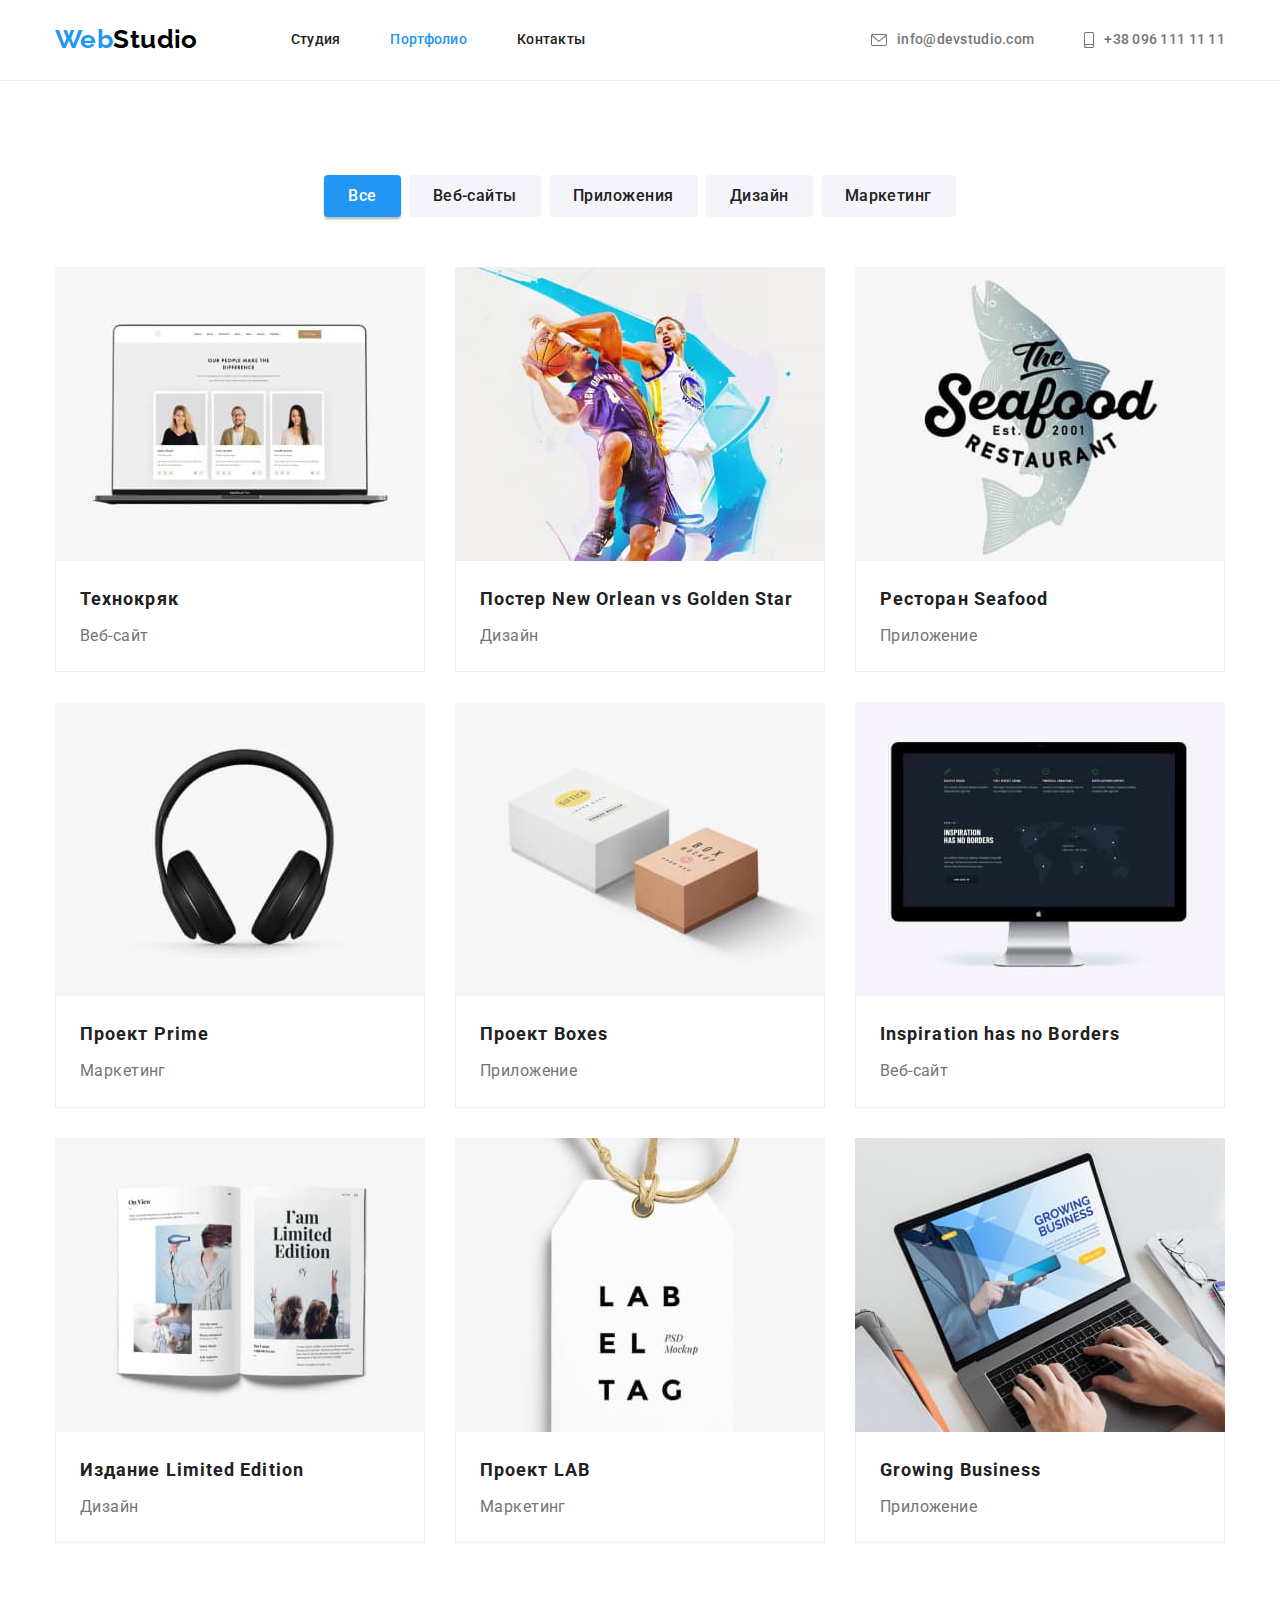
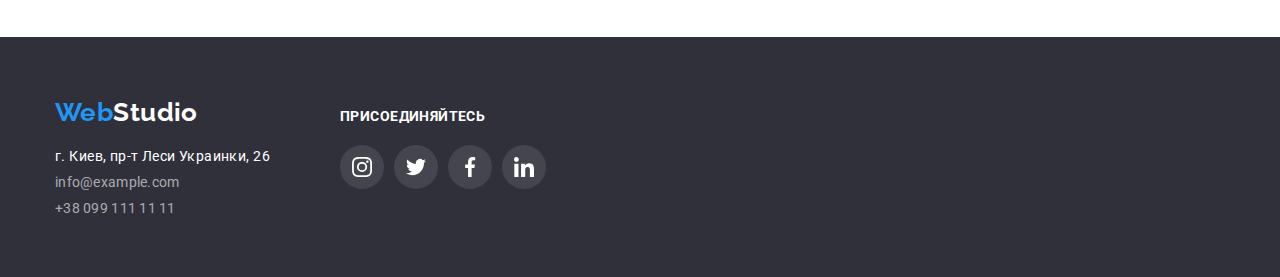
==== commit 9832b343: "Все переделал" ====
--- a/portfolio.html
+++ b/portfolio.html
@@ -63,182 +63,163 @@
     <main>
       <section class="section">
         <div class="container">
-          <div class="fil">
-            <ul class="list-style button-flex">
-              <li class="filter-flex">
-                <button type="button" class="button current">Все</button>
-              </li>
-              <li class="filter-flex">
-                <button type="button" class="button">Веб-сайты</button>
-              </li>
-              <li class="filter-flex">
-                <button type="button" class="button">Приложения</button>
-              </li>
-              <li class="filter-flex">
-                <button type="button" class="button">Дизайн</button>
-              </li>
-              <li class="filter-flex">
-                <button type="button" class="button">Маркетинг</button>
-              </li>
-            </ul>
-          </div>
+          <ul class="list-style button-flex">
+            <li class="filter-flex">
+              <button type="button" class="button current">Все</button>
+            </li>
+            <li class="filter-flex">
+              <button type="button" class="button">Веб-сайты</button>
+            </li>
+            <li class="filter-flex">
+              <button type="button" class="button">Приложения</button>
+            </li>
+            <li class="filter-flex">
+              <button type="button" class="button">Дизайн</button>
+            </li>
+            <li class="filter-flex">
+              <button type="button" class="button">Маркетинг</button>
+            </li>
+          </ul>
+
           <!-- Список проектов -->
 
-          <h1 hidden>Все проекты</h1>
+          <h1 class="visually-hidden">Все проекты</h1>
           <ul class="list-style card-flex">
-            <li class="filter">
-              <div class="card-box">
-                <a href="">
-                  <img
-                    class="port-img"
-                    src="./images/Portfolio/1.jpg"
-                    alt="Страница веб сайта"
-                    width="370"
-                  />
-                  <div class="card-border">
-                    <h2 class="project-title">Технокряк</h2>
-                    <p class="description">Веб-сайт</p>
-                  </div>
-                </a>
-              </div>
-            </li>
-
-            <li class="filter">
-              <div class="card-box">
-                <a href="">
-                  <img
-                    class="port-img"
-                    src="./images/Portfolio/2.jpg"
-                    alt="игроки в баскетбол"
-                    width="370"
-                  />
-                  <div class="card-border">
-                    <h2 class="project-title">
-                      Постер New Orlean vs Golden Star
-                    </h2>
-                    <p class="description">Дизайн</p>
-                  </div>
-                </a>
-              </div>
-            </li>
-
-            <li class="filter">
-              <div class="card-box">
-                <a href="">
-                  <img
-                    class="port-img"
-                    src="./images/Portfolio/3.jpg"
-                    alt="Логотип ресторана"
-                    width="370"
-                  />
-                  <div class="card-border">
-                    <h2 class="project-title">Ресторан Seafood</h2>
-                    <p class="description">Приложение</p>
-                  </div>
-                </a>
-              </div>
-            </li>
-
-            <li class="filter">
-              <div class="card-box">
-                <a href="">
-                  <img
-                    class="port-img"
-                    src="./images/Portfolio/4.jpg"
-                    alt="Наушники"
-                    width="370"
-                  />
-                  <div class="card-border">
-                    <h2 class="project-title">Проект Prime</h2>
-                    <p class="description">Маркетинг</p>
-                  </div>
-                </a>
-              </div>
-            </li>
-
-            <li class="filter">
-              <div class="card-box">
-                <a href="">
-                  <img
-                    class="port-img"
-                    src="./images/Portfolio/5.jpg"
-                    alt="Две коробки"
-                    width="370"
-                  />
-                  <div class="card-border">
-                    <h2 class="project-title">Проект Boxes</h2>
-                    <p class="description">Приложение</p>
-                  </div>
-                </a>
-              </div>
-            </li>
-
-            <li class="filter">
-              <div class="card-box">
-                <a href="">
-                  <img
-                    class="port-img"
-                    src="./images/Portfolio/6.jpg"
-                    alt="Страница сайта"
-                    width="370"
-                  />
-                  <div class="card-border">
-                    <h2 class="project-title">Inspiration has no Borders</h2>
-                    <p class="description">Веб-сайт</p>
-                  </div>
-                </a>
-              </div>
-            </li>
-
-            <li class="filter">
-              <div class="card-box">
-                <a href="">
-                  <img
-                    class="port-img"
-                    src="./images/Portfolio/7.jpg"
-                    alt="Страница журнала"
-                    width="370"
-                  />
-                  <div class="card-border">
-                    <h2 class="project-title">Издание Limited Edition</h2>
-                    <p class="description">Дизайн</p>
-                  </div>
-                </a>
-              </div>
-            </li>
-
-            <li class="filter">
-              <div class="card-box">
-                <a href="">
-                  <img
-                    class="port-img"
-                    src="./images/Portfolio/8.jpg"
-                    alt="Ярлык с надписью лаб"
-                    width="370"
-                  />
-                  <div class="card-border">
-                    <h2 class="project-title">Проект LAB</h2>
-                    <p class="description">Маркетинг</p>
-                  </div>
-                </a>
-              </div>
-            </li>
-
-            <li class="filter">
-              <div class="card-box">
-                <a href="">
-                  <img
-                    class="port-img"
-                    src="./images/Portfolio/9.jpg"
-                    alt="Человек работает за ноутбуком"
-                    width="370"
-                  />
-                  <div class="card-border">
-                    <h2 class="project-title">Growing Business</h2>
-                    <p class="description">Приложение</p>
-                  </div>
-                </a>
-              </div>
+            <li class="filter card-box">
+              <a type="button" href="" class="link-hover">
+                <img
+                  class="port-img"
+                  src="./images/Portfolio/1.jpg"
+                  alt="Страница веб сайта"
+                  width="370"
+                />
+                <div class="card-border">
+                  <h2 class="project-title">Технокряк</h2>
+                  <p class="description">Веб-сайт</p>
+                </div>
+              </a>
+            </li>
+
+            <li class="filter card-box">
+              <a type="button" href="" class="link-hover">
+                <img
+                  class="port-img"
+                  src="./images/Portfolio/2.jpg"
+                  alt="игроки в баскетбол"
+                  width="370"
+                />
+                <div class="card-border">
+                  <h2 class="project-title">
+                    Постер New Orlean vs Golden Star
+                  </h2>
+                  <p class="description">Дизайн</p>
+                </div>
+              </a>
+            </li>
+
+            <li class="filter card-box">
+              <a type="button" href="" class="link-hover">
+                <img
+                  class="port-img"
+                  src="./images/Portfolio/3.jpg"
+                  alt="Логотип ресторана"
+                  width="370"
+                />
+                <div class="card-border">
+                  <h2 class="project-title">Ресторан Seafood</h2>
+                  <p class="description">Приложение</p>
+                </div>
+              </a>
+            </li>
+
+            <li class="filter card-box">
+              <a type="button" href="" class="link-hover">
+                <img
+                  class="port-img"
+                  src="./images/Portfolio/4.jpg"
+                  alt="Наушники"
+                  width="370"
+                />
+                <div class="card-border">
+                  <h2 class="project-title">Проект Prime</h2>
+                  <p class="description">Маркетинг</p>
+                </div>
+              </a>
+            </li>
+
+            <li class="filter card-box">
+              <a type="button" href="" class="link-hover">
+                <img
+                  class="port-img"
+                  src="./images/Portfolio/5.jpg"
+                  alt="Две коробки"
+                  width="370"
+                />
+                <div class="card-border">
+                  <h2 class="project-title">Проект Boxes</h2>
+                  <p class="description">Приложение</p>
+                </div>
+              </a>
+            </li>
+
+            <li class="filter card-box">
+              <a type="button" href="" class="link-hover">
+                <img
+                  class="port-img"
+                  src="./images/Portfolio/6.jpg"
+                  alt="Страница сайта"
+                  width="370"
+                />
+                <div class="card-border">
+                  <h2 class="project-title">Inspiration has no Borders</h2>
+                  <p class="description">Веб-сайт</p>
+                </div>
+              </a>
+            </li>
+
+            <li class="filter card-box">
+              <a type="button" href="" class="link-hover">
+                <img
+                  class="port-img"
+                  src="./images/Portfolio/7.jpg"
+                  alt="Страница журнала"
+                  width="370"
+                />
+                <div class="card-border">
+                  <h2 class="project-title">Издание Limited Edition</h2>
+                  <p class="description">Дизайн</p>
+                </div>
+              </a>
+            </li>
+
+            <li class="filter card-box">
+              <a type="button" href="" class="link-hover">
+                <img
+                  class="port-img"
+                  src="./images/Portfolio/8.jpg"
+                  alt="Ярлык с надписью лаб"
+                  width="370"
+                />
+                <div class="card-border">
+                  <h2 class="project-title">Проект LAB</h2>
+                  <p class="description">Маркетинг</p>
+                </div>
+              </a>
+            </li>
+
+            <li class="filter card-box">
+              <a type="button" href="" class="link-hover">
+                <img
+                  class="port-img"
+                  src="./images/Portfolio/9.jpg"
+                  alt="Человек работает за ноутбуком"
+                  width="370"
+                />
+                <div class="card-border">
+                  <h2 class="project-title">Growing Business</h2>
+                  <p class="description">Приложение</p>
+                </div>
+              </a>
             </li>
           </ul>
         </div>
--- a/css/styles.css
+++ b/css/styles.css
@@ -22,6 +22,19 @@
   --icons-border-color: #afb1b8;
 }
 
+.visually-hidden {
+  position: absolute;
+  width: 1px;
+  height: 1px;
+  margin: -1px;
+  border: 0;
+  padding: 0;
+  white-space: nowrap;
+  clip-path: inset(100%);
+  clip: rect(0 0 0 0);
+  overflow: hidden;
+}
+
 body {
   font-family: "Roboto", sans-serif;
   background-color: var(--primary-background-color);
@@ -33,6 +46,13 @@
 }
 img {
   display: block;
+}
+.section {
+  padding-top: 94px;
+  padding-bottom: 94px;
+}
+.about.section {
+  padding-top: 0px;
 }
 header {
   border-bottom: 1px solid var(--border-head-color);
@@ -219,13 +239,14 @@
 }
 
 /* Стилизация Advantages */
-.container.advantages {
-  padding-top: 94px;
-  padding-bottom: 0;
-}
+
 .advantages-flex {
   display: flex;
 }
+.advantages-list {
+  width: calc((100% - 3 * 30px) / 4);
+}
+
 .advantages-flex .advantages-list:not(:last-child) {
   margin-right: 30px;
 }
@@ -234,7 +255,6 @@
   display: flex;
   justify-content: center;
   align-items: center;
-  width: 270px;
   height: 120px;
   margin-bottom: 30px;
   border-radius: 4px;
@@ -258,10 +278,7 @@
   line-height: 1.7;
 }
 /* Секция About */
-.section {
-  padding-top: 94px;
-  padding-bottom: 94px;
-}
+
 .about-list {
   display: flex;
 }
@@ -274,10 +291,12 @@
 }
 .team-list {
   display: flex;
-  justify-content: space-between;
+}
+.team-box:not(:last-child) {
+  margin-right: 30px;
 }
 .team-box {
-  width: 270px;
+  width: calc((100% - 3 * 30px) / 4);
   background-color: var(--primary-background-color);
   border-radius: 0px 0px 4px 4px;
   box-shadow: 0px 1px 3px rgba(0, 0, 0, 0.12), 0px 1px 1px rgba(0, 0, 0, 0.14),
@@ -285,7 +304,6 @@
 }
 
 .team-name {
-  padding-top: 30px;
   margin-top: 0;
   margin-bottom: 10px;
   font-weight: 500;
@@ -301,7 +319,7 @@
   letter-spacing: 0.03em;
   color: var(--text-color);
   text-align: center;
-  padding-bottom: 16px;
+  margin-bottom: 16px;
 }
 .about-title,
 .team-title {
@@ -312,10 +330,13 @@
   margin-top: 0;
   margin-bottom: 50px;
 }
+.team-card {
+  padding-top: 30px;
+  padding-bottom: 30px;
+}
 .icon-team {
   display: flex;
   justify-content: center;
-  padding-bottom: 30px;
 }
 .social-item {
   width: 44px;
@@ -349,7 +370,12 @@
 /* Стилизация Клиентов */
 .client-list {
   display: flex;
-  justify-content: space-between;
+}
+.link-card:not(:last-child) {
+  margin-right: 30px;
+}
+.link-card {
+  width: calc((100% - 5 * 30px) / 6);
 }
 .link-box {
   display: flex;
@@ -358,7 +384,7 @@
   border: 1px solid var(--icons-border-color);
   border-radius: 4px;
   fill: var(--icons-border-color);
-  width: 170px;
+
   height: 92px;
   background-color: var(--primary-background-color);
   cursor: pointer;
@@ -434,8 +460,6 @@
 
 /* Стилизация страницы Портфолио */
 .project-title {
-  padding-top: 20px;
-  padding-left: 24px;
   margin-top: 0;
   margin-bottom: 4px;
 
@@ -446,49 +470,50 @@
   color: var(--title-color);
 }
 .description {
-  padding-left: 24px;
-  padding-bottom: 20px;
   margin: 0;
 
   font-size: 16px;
   line-height: 1.9;
   color: var(--text-color);
 }
+.card-border {
+  padding: 20px 24px;
+  border: 1px solid var(--border-color);
+  border-top: 0;
+}
+/* (100% - кол марджинов*значение марджинов) /кол элементов в строке */
 .card-box {
-  width: 370px;
-  box-sizing: border-box;
-}
-.card-box:hover {
+  width: calc((100% - 2 * 30px) / 3);
+  margin-right: 30px;
+  margin-bottom: 30px;
+}
+.card-box:nth-child(3n) {
+  margin-right: 0;
+}
+.card-box:nth-last-child(-n + 3) {
+  margin-bottom: 0;
+}
+
+.filter a {
+  text-decoration: none;
+}
+.link-hover:hover {
   box-shadow: 0px 1px 1px rgba(0, 0, 0, 0.12), 0px 4px 4px rgba(0, 0, 0, 0.06),
     1px 4px 6px rgba(0, 0, 0, 0.16);
 }
-.card-border {
-  border: 1px solid var(--border-color);
-  border-top: transparent;
-}
-
-.card-box:nth-child(-n + 6) {
-  margin-bottom: 30px;
-}
-.filter a {
-  text-decoration: none;
-}
+
 .button-flex {
   justify-content: center;
   display: flex;
+}
+.card-flex {
+  display: flex;
   flex-wrap: wrap;
-}
-.card-flex {
-  justify-content: space-between;
-  display: flex;
-  flex-wrap: wrap;
+  padding-top: 50px;
 }
 .list-style .filter-flex:not(:last-child) {
   margin-right: 8px;
 }
-.fil {
-  padding-bottom: 50px;
-}
 .port-img {
   margin-top: 0;
 }
